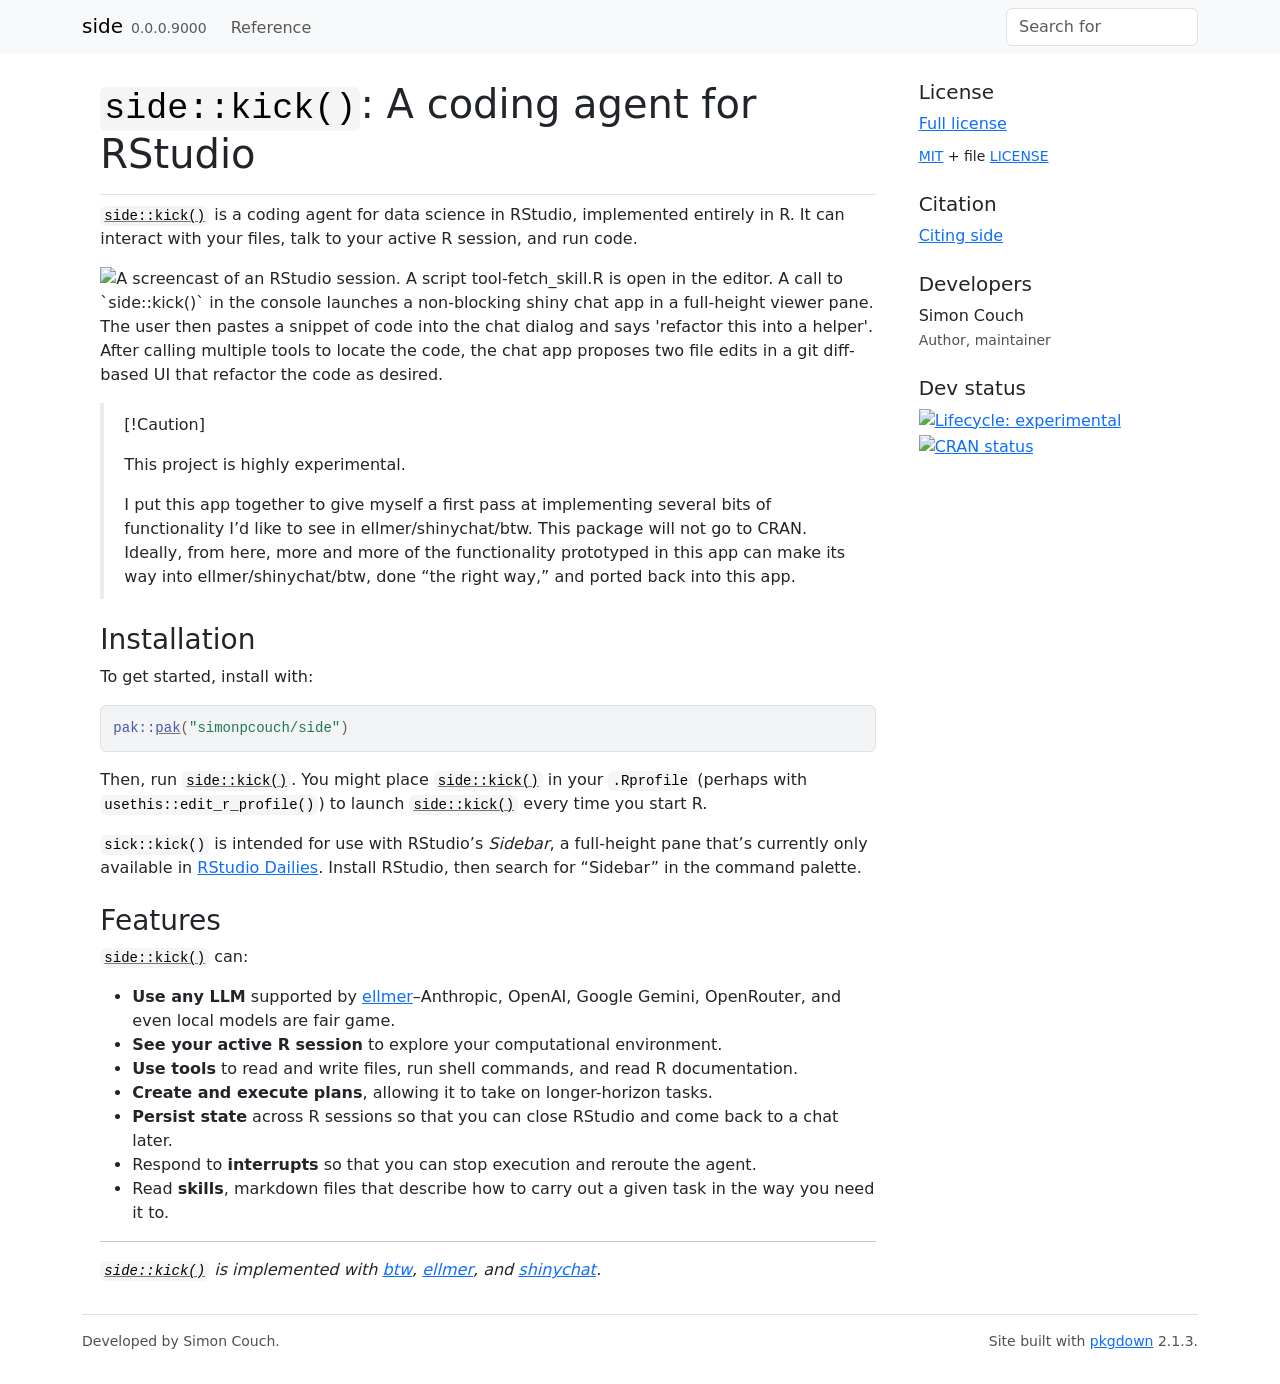
==== index.html @ 9ed6ff9f "Deploying to gh-pages from @ simonpcouch/side@b783ee75f55198c97537cadd86e58ddf43d96284 🚀" ====
<!DOCTYPE html>
<!-- Generated by pkgdown: do not edit by hand --><html lang="en">
<head>
<meta http-equiv="Content-Type" content="text/html; charset=UTF-8">
<meta charset="utf-8">
<meta http-equiv="X-UA-Compatible" content="IE=edge">
<meta name="viewport" content="width=device-width, initial-scale=1, shrink-to-fit=no">
<title>Package Development Coding Agent • side</title>
<script src="deps/jquery-3.6.0/jquery-3.6.0.min.js"></script><meta name="viewport" content="width=device-width, initial-scale=1, shrink-to-fit=no">
<link href="deps/bootstrap-5.3.1/bootstrap.min.css" rel="stylesheet">
<script src="deps/bootstrap-5.3.1/bootstrap.bundle.min.js"></script><link href="deps/font-awesome-6.5.2/css/all.min.css" rel="stylesheet">
<link href="deps/font-awesome-6.5.2/css/v4-shims.min.css" rel="stylesheet">
<script src="deps/headroom-0.11.0/headroom.min.js"></script><script src="deps/headroom-0.11.0/jQuery.headroom.min.js"></script><script src="deps/bootstrap-toc-1.0.1/bootstrap-toc.min.js"></script><script src="deps/clipboard.js-2.0.11/clipboard.min.js"></script><script src="deps/search-1.0.0/autocomplete.jquery.min.js"></script><script src="deps/search-1.0.0/fuse.min.js"></script><script src="deps/search-1.0.0/mark.min.js"></script><!-- pkgdown --><script src="pkgdown.js"></script><meta property="og:title" content="Package Development Coding Agent">
<meta name="description" content="Package development coding agent, demoing what's possible with btw.">
<meta property="og:description" content="Package development coding agent, demoing what's possible with btw.">
</head>
<body>
    <a href="#main" class="visually-hidden-focusable">Skip to contents</a>


    <nav class="navbar navbar-expand-lg fixed-top bg-light" data-bs-theme="light" aria-label="Site navigation"><div class="container">

    <a class="navbar-brand me-2" href="index.html">side</a>

    <small class="nav-text text-muted me-auto" data-bs-toggle="tooltip" data-bs-placement="bottom" title="">0.0.0.9000</small>


    <button class="navbar-toggler" type="button" data-bs-toggle="collapse" data-bs-target="#navbar" aria-controls="navbar" aria-expanded="false" aria-label="Toggle navigation">
      <span class="navbar-toggler-icon"></span>
    </button>

    <div id="navbar" class="collapse navbar-collapse ms-3">
      <ul class="navbar-nav me-auto">
<li class="nav-item"><a class="nav-link" href="reference/index.html">Reference</a></li>
      </ul>
<ul class="navbar-nav">
<li class="nav-item"><form class="form-inline" role="search">
 <input class="form-control" type="search" name="search-input" id="search-input" autocomplete="off" aria-label="Search site" placeholder="Search for" data-search-index="search.json">
</form></li>
      </ul>
</div>


  </div>
</nav><div class="container template-home">
<div class="row">
  <main id="main" class="col-md-9"><div class="section level1">
<div class="page-header"><h1 id="sidekick-a-coding-agent-for-rstudio">
<code>side::kick()</code>: A coding agent for RStudio<a class="anchor" aria-label="anchor" href="#sidekick-a-coding-agent-for-rstudio"></a>
</h1></div>
<!-- badges: start -->

<p><code><a href="reference/kick.html">side::kick()</a></code> is a coding agent for data science in RStudio, implemented entirely in R. It can interact with your files, talk to your active R session, and run code.</p>
<p><img src="https://github.com/user-attachments/assets/33e8d2bb-2e9e-4ff2-aef8-1695aaca3c77" alt="A screencast of an RStudio session. A script tool-fetch_skill.R is open in the editor. A call to `side::kick()` in the console launches a non-blocking shiny chat app in a full-height viewer pane. The user then pastes a snippet of code into the chat dialog and says 'refactor this into a helper'. After calling multiple tools to locate the code, the chat app proposes two file edits in a git diff-based UI that refactor the code as desired." width="100%"></p>
<blockquote>
<p>[!Caution]</p>
<p>This project is highly experimental.</p>
<p>I put this app together to give myself a first pass at implementing several bits of functionality I’d like to see in ellmer/shinychat/btw. This package will not go to CRAN. Ideally, from here, more and more of the functionality prototyped in this app can make its way into ellmer/shinychat/btw, done “the right way,” and ported back into this app.</p>
</blockquote>
<div class="section level2">
<h2 id="installation">Installation<a class="anchor" aria-label="anchor" href="#installation"></a>
</h2>
<p>To get started, install with:</p>
<div class="sourceCode" id="cb1"><pre class="downlit sourceCode r">
<code class="sourceCode R"><span><span class="fu">pak</span><span class="fu">::</span><span class="fu"><a href="https://pak.r-lib.org/reference/pak.html" class="external-link">pak</a></span><span class="op">(</span><span class="st">"simonpcouch/side"</span><span class="op">)</span></span></code></pre></div>
<p>Then, run <code><a href="reference/kick.html">side::kick()</a></code>. You might place <code><a href="reference/kick.html">side::kick()</a></code> in your <code>.Rprofile</code> (perhaps with <code>usethis::edit_r_profile()</code>) to launch <code><a href="reference/kick.html">side::kick()</a></code> every time you start R.</p>
<p><code>sick::kick()</code> is intended for use with RStudio’s <em>Sidebar</em>, a full-height pane that’s currently only available in <a href="https://dailies.rstudio.com/" class="external-link">RStudio Dailies</a>. Install RStudio, then search for “Sidebar” in the command palette.</p>
</div>
<div class="section level2">
<h2 id="features">Features<a class="anchor" aria-label="anchor" href="#features"></a>
</h2>
<p><code><a href="reference/kick.html">side::kick()</a></code> can:</p>
<ul>
<li>
<strong>Use any LLM</strong> supported by <a href="https://ellmer.tidyverse.org/" class="external-link">ellmer</a>–Anthropic, OpenAI, Google Gemini, OpenRouter, and even local models are fair game.</li>
<li>
<strong>See your active R session</strong> to explore your computational environment.</li>
<li>
<strong>Use tools</strong> to read and write files, run shell commands, and read R documentation.</li>
<li>
<strong>Create and execute plans</strong>, allowing it to take on longer-horizon tasks.</li>
<li>
<strong>Persist state</strong> across R sessions so that you can close RStudio and come back to a chat later.</li>
<li>Respond to <strong>interrupts</strong> so that you can stop execution and reroute the agent.</li>
<li>Read <strong>skills</strong>, markdown files that describe how to carry out a given task in the way you need it to.</li>
</ul>
<hr>
<p><em><code><a href="reference/kick.html">side::kick()</a></code> is implemented with <a href="https://posit-dev.github.io/btw/" class="external-link">btw</a>, <a href="https://ellmer.tidyverse.org/" class="external-link">ellmer</a>, and <a href="https://posit-dev.github.io/shinychat/" class="external-link">shinychat</a>.</em></p>
</div>
</div>
  </main><aside class="col-md-3"><div class="license">
<h2 data-toc-skip>License</h2>
<ul class="list-unstyled">
<li><a href="LICENSE.html">Full license</a></li>
<li><small><a href="https://opensource.org/licenses/mit-license.php" class="external-link">MIT</a> + file <a href="LICENSE-text.html">LICENSE</a></small></li>
</ul>
</div>


<div class="citation">
<h2 data-toc-skip>Citation</h2>
<ul class="list-unstyled">
<li><a href="authors.html#citation">Citing side</a></li>
</ul>
</div>

<div class="developers">
<h2 data-toc-skip>Developers</h2>
<ul class="list-unstyled">
<li>Simon Couch <br><small class="roles"> Author, maintainer </small>   </li>
</ul>
</div>

<div class="dev-status">
<h2 data-toc-skip>Dev status</h2>
<ul class="list-unstyled">
<li><a href="https://lifecycle.r-lib.org/articles/stages.html#experimental" class="external-link"><img src="https://img.shields.io/badge/lifecycle-experimental-orange.svg" alt="Lifecycle: experimental"></a></li>
<li><a href="https://CRAN.R-project.org/package=side" class="external-link"><img src="https://www.r-pkg.org/badges/version/side" alt="CRAN status"></a></li>
</ul>
</div>

  </aside>
</div>


    <footer><div class="pkgdown-footer-left">
  <p>Developed by Simon Couch.</p>
</div>

<div class="pkgdown-footer-right">
  <p>Site built with <a href="https://pkgdown.r-lib.org/" class="external-link">pkgdown</a> 2.1.3.</p>
</div>

    </footer>
</div>





  </body>
</html>
---- deps/font-awesome-6.5.2/css/v4-shims.min.css ----
/*!
 * Font Awesome Free 6.5.2 by @fontawesome - https://fontawesome.com
 * License - https://fontawesome.com/license/free (Icons: CC BY 4.0, Fonts: SIL OFL 1.1, Code: MIT License)
 * Copyright 2024 Fonticons, Inc.
 */
.fa.fa-glass:before{content:"\f000"}.fa.fa-envelope-o{font-family:"Font Awesome 6 Free";font-weight:400}.fa.fa-envelope-o:before{content:"\f0e0"}.fa.fa-star-o{font-family:"Font Awesome 6 Free";font-weight:400}.fa.fa-star-o:before{content:"\f005"}.fa.fa-close:before,.fa.fa-remove:before{content:"\f00d"}.fa.fa-gear:before{content:"\f013"}.fa.fa-trash-o{font-family:"Font Awesome 6 Free";font-weight:400}.fa.fa-trash-o:before{content:"\f2ed"}.fa.fa-home:before{content:"\f015"}.fa.fa-file-o{font-family:"Font Awesome 6 Free";font-weight:400}.fa.fa-file-o:before{content:"\f15b"}.fa.fa-clock-o{font-family:"Font Awesome 6 Free";font-weight:400}.fa.fa-clock-o:before{content:"\f017"}.fa.fa-arrow-circle-o-down{font-family:"Font Awesome 6 Free";font-weight:400}.fa.fa-arrow-circle-o-down:before{content:"\f358"}.fa.fa-arrow-circle-o-up{font-family:"Font Awesome 6 Free";font-weight:400}.fa.fa-arrow-circle-o-up:before{content:"\f35b"}.fa.fa-play-circle-o{font-family:"Font Awesome 6 Free";font-weight:400}.fa.fa-play-circle-o:before{content:"\f144"}.fa.fa-repeat:before,.fa.fa-rotate-right:before{content:"\f01e"}.fa.fa-refresh:before{content:"\f021"}.fa.fa-list-alt{font-family:"Font Awesome 6 Free";font-weight:400}.fa.fa-list-alt:before{content:"\f022"}.fa.fa-dedent:before{content:"\f03b"}.fa.fa-video-camera:before{content:"\f03d"}.fa.fa-picture-o{font-family:"Font Awesome 6 Free";font-weight:400}.fa.fa-picture-o:before{content:"\f03e"}.fa.fa-photo{font-family:"Font Awesome 6 Free";font-weight:400}.fa.fa-photo:before{content:"\f03e"}.fa.fa-image{font-family:"Font Awesome 6 Free";font-weight:400}.fa.fa-image:before{content:"\f03e"}.fa.fa-map-marker:before{content:"\f3c5"}.fa.fa-pencil-square-o{font-family:"Font Awesome 6 Free";font-weight:400}.fa.fa-pencil-square-o:before{content:"\f044"}.fa.fa-edit{font-family:"Font Awesome 6 Free";font-weight:400}.fa.fa-edit:before{content:"\f044"}.fa.fa-share-square-o:before{content:"\f14d"}.fa.fa-check-square-o{font-family:"Font Awesome 6 Free";font-weight:400}.fa.fa-check-square-o:before{content:"\f14a"}.fa.fa-arrows:before{content:"\f0b2"}.fa.fa-times-circle-o{font-family:"Font Awesome 6 Free";font-weight:400}.fa.fa-times-circle-o:before{content:"\f057"}.fa.fa-check-circle-o{font-family:"Font Awesome 6 Free";font-weight:400}.fa.fa-check-circle-o:before{content:"\f058"}.fa.fa-mail-forward:before{content:"\f064"}.fa.fa-expand:before{content:"\f424"}.fa.fa-compress:before{content:"\f422"}.fa.fa-eye,.fa.fa-eye-slash{font-family:"Font Awesome 6 Free";font-weight:400}.fa.fa-warning:before{content:"\f071"}.fa.fa-calendar:before{content:"\f073"}.fa.fa-arrows-v:before{content:"\f338"}.fa.fa-arrows-h:before{content:"\f337"}.fa.fa-bar-chart-o:before,.fa.fa-bar-chart:before{content:"\e0e3"}.fa.fa-twitter-square{font-family:"Font Awesome 6 Brands";font-weight:400}.fa.fa-twitter-square:before{content:"\f081"}.fa.fa-facebook-square{font-family:"Font Awesome 6 Brands";font-weight:400}.fa.fa-facebook-square:before{content:"\f082"}.fa.fa-gears:before{content:"\f085"}.fa.fa-thumbs-o-up{font-family:"Font Awesome 6 Free";font-weight:400}.fa.fa-thumbs-o-up:before{content:"\f164"}.fa.fa-thumbs-o-down{font-family:"Font Awesome 6 Free";font-weight:400}.fa.fa-thumbs-o-down:before{content:"\f165"}.fa.fa-heart-o{font-family:"Font Awesome 6 Free";font-weight:400}.fa.fa-heart-o:before{content:"\f004"}.fa.fa-sign-out:before{content:"\f2f5"}.fa.fa-linkedin-square{font-family:"Font Awesome 6 Brands";font-weight:400}.fa.fa-linkedin-square:before{content:"\f08c"}.fa.fa-thumb-tack:before{content:"\f08d"}.fa.fa-external-link:before{content:"\f35d"}.fa.fa-sign-in:before{content:"\f2f6"}.fa.fa-github-square{font-family:"Font Awesome 6 Brands";font-weight:400}.fa.fa-github-square:before{content:"\f092"}.fa.fa-lemon-o{font-family:"Font Awesome 6 Free";font-weight:400}.fa.fa-lemon-o:before{content:"\f094"}.fa.fa-square-o{font-family:"Font Awesome 6 Free";font-weight:400}.fa.fa-square-o:before{content:"\f0c8"}.fa.fa-bookmark-o{font-family:"Font Awesome 6 Free";font-weight:400}.fa.fa-bookmark-o:before{content:"\f02e"}.fa.fa-facebook,.fa.fa-twitter{font-family:"Font Awesome 6 Brands";font-weight:400}.fa.fa-facebook:before{content:"\f39e"}.fa.fa-facebook-f{font-family:"Font Awesome 6 Brands";font-weight:400}.fa.fa-facebook-f:before{content:"\f39e"}.fa.fa-github{font-family:"Font Awesome 6 Brands";font-weight:400}.fa.fa-credit-card{font-family:"Font Awesome 6 Free";font-weight:400}.fa.fa-feed:before{content:"\f09e"}.fa.fa-hdd-o{font-family:"Font Awesome 6 Free";font-weight:400}.fa.fa-hdd-o:before{content:"\f0a0"}.fa.fa-hand-o-right{font-family:"Font Awesome 6 Free";font-weight:400}.fa.fa-hand-o-right:before{content:"\f0a4"}.fa.fa-hand-o-left{font-family:"Font Awesome 6 Free";font-weight:400}.fa.fa-hand-o-left:before{content:"\f0a5"}.fa.fa-hand-o-up{font-family:"Font Awesome 6 Free";font-weight:400}.fa.fa-hand-o-up:before{content:"\f0a6"}.fa.fa-hand-o-down{font-family:"Font Awesome 6 Free";font-weight:400}.fa.fa-hand-o-down:before{content:"\f0a7"}.fa.fa-globe:before{content:"\f57d"}.fa.fa-tasks:before{content:"\f828"}.fa.fa-arrows-alt:before{content:"\f31e"}.fa.fa-group:before{content:"\f0c0"}.fa.fa-chain:before{content:"\f0c1"}.fa.fa-cut:before{content:"\f0c4"}.fa.fa-files-o{font-family:"Font Awesome 6 Free";font-weight:400}.fa.fa-files-o:before{content:"\f0c5"}.fa.fa-floppy-o{font-family:"Font Awesome 6 Free";font-weight:400}.fa.fa-floppy-o:before{content:"\f0c7"}.fa.fa-save{font-family:"Font Awesome 6 Free";font-weight:400}.fa.fa-save:before{content:"\f0c7"}.fa.fa-navicon:before,.fa.fa-reorder:before{content:"\f0c9"}.fa.fa-magic:before{content:"\e2ca"}.fa.fa-pinterest,.fa.fa-pinterest-square{font-family:"Font Awesome 6 Brands";font-weight:400}.fa.fa-pinterest-square:before{content:"\f0d3"}.fa.fa-google-plus-square{font-family:"Font Awesome 6 Brands";font-weight:400}.fa.fa-google-plus-square:before{content:"\f0d4"}.fa.fa-google-plus{font-family:"Font Awesome 6 Brands";font-weight:400}.fa.fa-google-plus:before{content:"\f0d5"}.fa.fa-money:before{content:"\f3d1"}.fa.fa-unsorted:before{content:"\f0dc"}.fa.fa-sort-desc:before{content:"\f0dd"}.fa.fa-sort-asc:before{content:"\f0de"}.fa.fa-linkedin{font-family:"Font Awesome 6 Brands";font-weight:400}.fa.fa-linkedin:before{content:"\f0e1"}.fa.fa-rotate-left:before{content:"\f0e2"}.fa.fa-legal:before{content:"\f0e3"}.fa.fa-dashboard:before,.fa.fa-tachometer:before{content:"\f625"}.fa.fa-comment-o{font-family:"Font Awesome 6 Free";font-weight:400}.fa.fa-comment-o:before{content:"\f075"}.fa.fa-comments-o{font-family:"Font Awesome 6 Free";font-weight:400}.fa.fa-comments-o:before{content:"\f086"}.fa.fa-flash:before{content:"\f0e7"}.fa.fa-clipboard:before{content:"\f0ea"}.fa.fa-lightbulb-o{font-family:"Font Awesome 6 Free";font-weight:400}.fa.fa-lightbulb-o:before{content:"\f0eb"}.fa.fa-exchange:before{content:"\f362"}.fa.fa-cloud-download:before{content:"\f0ed"}.fa.fa-cloud-upload:before{content:"\f0ee"}.fa.fa-bell-o{font-family:"Font Awesome 6 Free";font-weight:400}.fa.fa-bell-o:before{content:"\f0f3"}.fa.fa-cutlery:before{content:"\f2e7"}.fa.fa-file-text-o{font-family:"Font Awesome 6 Free";font-weight:400}.fa.fa-file-text-o:before{content:"\f15c"}.fa.fa-building-o{font-family:"Font Awesome 6 Free";font-weight:400}.fa.fa-building-o:before{content:"\f1ad"}.fa.fa-hospital-o{font-family:"Font Awesome 6 Free";font-weight:400}.fa.fa-hospital-o:before{content:"\f0f8"}.fa.fa-tablet:before{content:"\f3fa"}.fa.fa-mobile-phone:before,.fa.fa-mobile:before{content:"\f3cd"}.fa.fa-circle-o{font-family:"Font Awesome 6 Free";font-weight:400}.fa.fa-circle-o:before{content:"\f111"}.fa.fa-mail-reply:before{content:"\f3e5"}.fa.fa-github-alt{font-family:"Font Awesome 6 Brands";font-weight:400}.fa.fa-folder-o{font-family:"Font Awesome 6 Free";font-weight:400}.fa.fa-folder-o:before{content:"\f07b"}.fa.fa-folder-open-o{font-family:"Font Awesome 6 Free";font-weight:400}.fa.fa-folder-open-o:before{content:"\f07c"}.fa.fa-smile-o{font-family:"Font Awesome 6 Free";font-weight:400}.fa.fa-smile-o:before{content:"\f118"}.fa.fa-frown-o{font-family:"Font Awesome 6 Free";font-weight:400}.fa.fa-frown-o:before{content:"\f119"}.fa.fa-meh-o{font-family:"Font Awesome 6 Free";font-weight:400}.fa.fa-meh-o:before{content:"\f11a"}.fa.fa-keyboard-o{font-family:"Font Awesome 6 Free";font-weight:400}.fa.fa-keyboard-o:before{content:"\f11c"}.fa.fa-flag-o{font-family:"Font Awesome 6 Free";font-weight:400}.fa.fa-flag-o:before{content:"\f024"}.fa.fa-mail-reply-all:before{content:"\f122"}.fa.fa-star-half-o{font-family:"Font Awesome 6 Free";font-weight:400}.fa.fa-star-half-o:before{content:"\f5c0"}.fa.fa-star-half-empty{font-family:"Font Awesome 6 Free";font-weight:400}.fa.fa-star-half-empty:before{content:"\f5c0"}.fa.fa-star-half-full{font-family:"Font Awesome 6 Free";font-weight:400}.fa.fa-star-half-full:before{content:"\f5c0"}.fa.fa-code-fork:before{content:"\f126"}.fa.fa-chain-broken:before,.fa.fa-unlink:before{content:"\f127"}.fa.fa-calendar-o{font-family:"Font Awesome 6 Free";font-weight:400}.fa.fa-calendar-o:before{content:"\f133"}.fa.fa-css3,.fa.fa-html5,.fa.fa-maxcdn{font-family:"Font Awesome 6 Brands";font-weight:400}.fa.fa-unlock-alt:before{content:"\f09c"}.fa.fa-minus-square-o{font-family:"Font Awesome 6 Free";font-weight:400}.fa.fa-minus-square-o:before{content:"\f146"}.fa.fa-level-up:before{content:"\f3bf"}.fa.fa-level-down:before{content:"\f3be"}.fa.fa-pencil-square:before{content:"\f14b"}.fa.fa-external-link-square:before{content:"\f360"}.fa.fa-compass{font-family:"Font Awesome 6 Free";font-weight:400}.fa.fa-caret-square-o-down{font-family:"Font Awesome 6 Free";font-weight:400}.fa.fa-caret-square-o-down:before{content:"\f150"}.fa.fa-toggle-down{font-family:"Font Awesome 6 Free";font-weight:400}.fa.fa-toggle-down:before{content:"\f150"}.fa.fa-caret-square-o-up{font-family:"Font Awesome 6 Free";font-weight:400}.fa.fa-caret-square-o-up:before{content:"\f151"}.fa.fa-toggle-up{font-family:"Font Awesome 6 Free";font-weight:400}.fa.fa-toggle-up:before{content:"\f151"}.fa.fa-caret-square-o-right{font-family:"Font Awesome 6 Free";font-weight:400}.fa.fa-caret-square-o-right:before{content:"\f152"}.fa.fa-toggle-right{font-family:"Font Awesome 6 Free";font-weight:400}.fa.fa-toggle-right:before{content:"\f152"}.fa.fa-eur:before,.fa.fa-euro:before{content:"\f153"}.fa.fa-gbp:before{content:"\f154"}.fa.fa-dollar:before,.fa.fa-usd:before{content:"\24"}.fa.fa-inr:before,.fa.fa-rupee:before{content:"\e1bc"}.fa.fa-cny:before,.fa.fa-jpy:before,.fa.fa-rmb:before,.fa.fa-yen:before{content:"\f157"}.fa.fa-rouble:before,.fa.fa-rub:before,.fa.fa-ruble:before{content:"\f158"}.fa.fa-krw:before,.fa.fa-won:before{content:"\f159"}.fa.fa-bitcoin,.fa.fa-btc{font-family:"Font Awesome 6 Brands";font-weight:400}.fa.fa-bitcoin:before{content:"\f15a"}.fa.fa-file-text:before{content:"\f15c"}.fa.fa-sort-alpha-asc:before{content:"\f15d"}.fa.fa-sort-alpha-desc:before{content:"\f881"}.fa.fa-sort-amount-asc:before{content:"\f884"}.fa.fa-sort-amount-desc:before{content:"\f160"}.fa.fa-sort-numeric-asc:before{content:"\f162"}.fa.fa-sort-numeric-desc:before{content:"\f886"}.fa.fa-youtube-square{font-family:"Font Awesome 6 Brands";font-weight:400}.fa.fa-youtube-square:before{content:"\f431"}.fa.fa-xing,.fa.fa-xing-square,.fa.fa-youtube{font-family:"Font Awesome 6 Brands";font-weight:400}.fa.fa-xing-square:before{content:"\f169"}.fa.fa-youtube-play{font-family:"Font Awesome 6 Brands";font-weight:400}.fa.fa-youtube-play:before{content:"\f167"}.fa.fa-adn,.fa.fa-bitbucket,.fa.fa-bitbucket-square,.fa.fa-dropbox,.fa.fa-flickr,.fa.fa-instagram,.fa.fa-stack-overflow{font-family:"Font Awesome 6 Brands";font-weight:400}.fa.fa-bitbucket-square:before{content:"\f171"}.fa.fa-tumblr,.fa.fa-tumblr-square{font-family:"Font Awesome 6 Brands";font-weight:400}.fa.fa-tumblr-square:before{content:"\f174"}.fa.fa-long-arrow-down:before{content:"\f309"}.fa.fa-long-arrow-up:before{content:"\f30c"}.fa.fa-long-arrow-left:before{content:"\f30a"}.fa.fa-long-arrow-right:before{content:"\f30b"}.fa.fa-android,.fa.fa-apple,.fa.fa-dribbble,.fa.fa-foursquare,.fa.fa-gittip,.fa.fa-gratipay,.fa.fa-linux,.fa.fa-skype,.fa.fa-trello,.fa.fa-windows{font-family:"Font Awesome 6 Brands";font-weight:400}.fa.fa-gittip:before{content:"\f184"}.fa.fa-sun-o{font-family:"Font Awesome 6 Free";font-weight:400}.fa.fa-sun-o:before{content:"\f185"}.fa.fa-moon-o{font-family:"Font Awesome 6 Free";font-weight:400}.fa.fa-moon-o:before{content:"\f186"}.fa.fa-pagelines,.fa.fa-renren,.fa.fa-stack-exchange,.fa.fa-vk,.fa.fa-weibo{font-family:"Font Awesome 6 Brands";font-weight:400}.fa.fa-arrow-circle-o-right{font-family:"Font Awesome 6 Free";font-weight:400}.fa.fa-arrow-circle-o-right:before{content:"\f35a"}.fa.fa-arrow-circle-o-left{font-family:"Font Awesome 6 Free";font-weight:400}.fa.fa-arrow-circle-o-left:before{content:"\f359"}.fa.fa-caret-square-o-left{font-family:"Font Awesome 6 Free";font-weight:400}.fa.fa-caret-square-o-left:before{content:"\f191"}.fa.fa-toggle-left{font-family:"Font Awesome 6 Free";font-weight:400}.fa.fa-toggle-left:before{content:"\f191"}.fa.fa-dot-circle-o{font-family:"Font Awesome 6 Free";font-weight:400}.fa.fa-dot-circle-o:before{content:"\f192"}.fa.fa-vimeo-square{font-family:"Font Awesome 6 Brands";font-weight:400}.fa.fa-vimeo-square:before{content:"\f194"}.fa.fa-try:before,.fa.fa-turkish-lira:before{content:"\e2bb"}.fa.fa-plus-square-o{font-family:"Font Awesome 6 Free";font-weight:400}.fa.fa-plus-square-o:before{content:"\f0fe"}.fa.fa-openid,.fa.fa-slack,.fa.fa-wordpress{font-family:"Font Awesome 6 Brands";font-weight:400}.fa.fa-bank:before,.fa.fa-institution:before{content:"\f19c"}.fa.fa-mortar-board:before{content:"\f19d"}.fa.fa-google,.fa.fa-reddit,.fa.fa-reddit-square,.fa.fa-yahoo{font-family:"Font Awesome 6 Brands";font-weight:400}.fa.fa-reddit-square:before{content:"\f1a2"}.fa.fa-behance,.fa.fa-behance-square,.fa.fa-delicious,.fa.fa-digg,.fa.fa-drupal,.fa.fa-joomla,.fa.fa-pied-piper-alt,.fa.fa-pied-piper-pp,.fa.fa-stumbleupon,.fa.fa-stumbleupon-circle{font-family:"Font Awesome 6 Brands";font-weight:400}.fa.fa-behance-square:before{content:"\f1b5"}.fa.fa-steam,.fa.fa-steam-square{font-family:"Font Awesome 6 Brands";font-weight:400}.fa.fa-steam-square:before{content:"\f1b7"}.fa.fa-automobile:before{content:"\f1b9"}.fa.fa-cab:before{content:"\f1ba"}.fa.fa-deviantart,.fa.fa-soundcloud,.fa.fa-spotify{font-family:"Font Awesome 6 Brands";font-weight:400}.fa.fa-file-pdf-o{font-family:"Font Awesome 6 Free";font-weight:400}.fa.fa-file-pdf-o:before{content:"\f1c1"}.fa.fa-file-word-o{font-family:"Font Awesome 6 Free";font-weight:400}.fa.fa-file-word-o:before{content:"\f1c2"}.fa.fa-file-excel-o{font-family:"Font Awesome 6 Free";font-weight:400}.fa.fa-file-excel-o:before{content:"\f1c3"}.fa.fa-file-powerpoint-o{font-family:"Font Awesome 6 Free";font-weight:400}.fa.fa-file-powerpoint-o:before{content:"\f1c4"}.fa.fa-file-image-o{font-family:"Font Awesome 6 Free";font-weight:400}.fa.fa-file-image-o:before{content:"\f1c5"}.fa.fa-file-photo-o{font-family:"Font Awesome 6 Free";font-weight:400}.fa.fa-file-photo-o:before{content:"\f1c5"}.fa.fa-file-picture-o{font-family:"Font Awesome 6 Free";font-weight:400}.fa.fa-file-picture-o:before{content:"\f1c5"}.fa.fa-file-archive-o{font-family:"Font Awesome 6 Free";font-weight:400}.fa.fa-file-archive-o:before{content:"\f1c6"}.fa.fa-file-zip-o{font-family:"Font Awesome 6 Free";font-weight:400}.fa.fa-file-zip-o:before{content:"\f1c6"}.fa.fa-file-audio-o{font-family:"Font Awesome 6 Free";font-weight:400}.fa.fa-file-audio-o:before{content:"\f1c7"}.fa.fa-file-sound-o{font-family:"Font Awesome 6 Free";font-weight:400}.fa.fa-file-sound-o:before{content:"\f1c7"}.fa.fa-file-video-o{font-family:"Font Awesome 6 Free";font-weight:400}.fa.fa-file-video-o:before{content:"\f1c8"}.fa.fa-file-movie-o{font-family:"Font Awesome 6 Free";font-weight:400}.fa.fa-file-movie-o:before{content:"\f1c8"}.fa.fa-file-code-o{font-family:"Font Awesome 6 Free";font-weight:400}.fa.fa-file-code-o:before{content:"\f1c9"}.fa.fa-codepen,.fa.fa-jsfiddle,.fa.fa-vine{font-family:"Font Awesome 6 Brands";font-weight:400}.fa.fa-life-bouy:before,.fa.fa-life-buoy:before,.fa.fa-life-saver:before,.fa.fa-support:before{content:"\f1cd"}.fa.fa-circle-o-notch:before{content:"\f1ce"}.fa.fa-ra,.fa.fa-rebel{font-family:"Font Awesome 6 Brands";font-weight:400}.fa.fa-ra:before{content:"\f1d0"}.fa.fa-resistance{font-family:"Font Awesome 6 Brands";font-weight:400}.fa.fa-resistance:before{content:"\f1d0"}.fa.fa-empire,.fa.fa-ge{font-family:"Font Awesome 6 Brands";font-weight:400}.fa.fa-ge:before{content:"\f1d1"}.fa.fa-git-square{font-family:"Font Awesome 6 Brands";font-weight:400}.fa.fa-git-square:before{content:"\f1d2"}.fa.fa-git,.fa.fa-hacker-news,.fa.fa-y-combinator-square{font-family:"Font Awesome 6 Brands";font-weight:400}.fa.fa-y-combinator-square:before{content:"\f1d4"}.fa.fa-yc-square{font-family:"Font Awesome 6 Brands";font-weight:400}.fa.fa-yc-square:before{content:"\f1d4"}.fa.fa-qq,.fa.fa-tencent-weibo,.fa.fa-wechat,.fa.fa-weixin{font-family:"Font Awesome 6 Brands";font-weight:400}.fa.fa-wechat:before{content:"\f1d7"}.fa.fa-send:before{content:"\f1d8"}.fa.fa-paper-plane-o{font-family:"Font Awesome 6 Free";font-weight:400}.fa.fa-paper-plane-o:before{content:"\f1d8"}.fa.fa-send-o{font-family:"Font Awesome 6 Free";font-weight:400}.fa.fa-send-o:before{content:"\f1d8"}.fa.fa-circle-thin{font-family:"Font Awesome 6 Free";font-weight:400}.fa.fa-circle-thin:before{content:"\f111"}.fa.fa-header:before{content:"\f1dc"}.fa.fa-futbol-o{font-family:"Font Awesome 6 Free";font-weight:400}.fa.fa-futbol-o:before{content:"\f1e3"}.fa.fa-soccer-ball-o{font-family:"Font Awesome 6 Free";font-weight:400}.fa.fa-soccer-ball-o:before{content:"\f1e3"}.fa.fa-slideshare,.fa.fa-twitch,.fa.fa-yelp{font-family:"Font Awesome 6 Brands";font-weight:400}.fa.fa-newspaper-o{font-family:"Font Awesome 6 Free";font-weight:400}.fa.fa-newspaper-o:before{content:"\f1ea"}.fa.fa-cc-amex,.fa.fa-cc-discover,.fa.fa-cc-mastercard,.fa.fa-cc-paypal,.fa.fa-cc-stripe,.fa.fa-cc-visa,.fa.fa-google-wallet,.fa.fa-paypal{font-family:"Font Awesome 6 Brands";font-weight:400}.fa.fa-bell-slash-o{font-family:"Font Awesome 6 Free";font-weight:400}.fa.fa-bell-slash-o:before{content:"\f1f6"}.fa.fa-trash:before{content:"\f2ed"}.fa.fa-copyright{font-family:"Font Awesome 6 Free";font-weight:400}.fa.fa-eyedropper:before{content:"\f1fb"}.fa.fa-area-chart:before{content:"\f1fe"}.fa.fa-pie-chart:before{content:"\f200"}.fa.fa-line-chart:before{content:"\f201"}.fa.fa-lastfm,.fa.fa-lastfm-square{font-family:"Font Awesome 6 Brands";font-weight:400}.fa.fa-lastfm-square:before{content:"\f203"}.fa.fa-angellist,.fa.fa-ioxhost{font-family:"Font Awesome 6 Brands";font-weight:400}.fa.fa-cc{font-family:"Font Awesome 6 Free";font-weight:400}.fa.fa-cc:before{content:"\f20a"}.fa.fa-ils:before,.fa.fa-shekel:before,.fa.fa-sheqel:before{content:"\f20b"}.fa.fa-buysellads,.fa.fa-connectdevelop,.fa.fa-dashcube,.fa.fa-forumbee,.fa.fa-leanpub,.fa.fa-sellsy,.fa.fa-shirtsinbulk,.fa.fa-simplybuilt,.fa.fa-skyatlas{font-family:"Font Awesome 6 Brands";font-weight:400}.fa.fa-diamond{font-family:"Font Awesome 6 Free";font-weight:400}.fa.fa-diamond:before{content:"\f3a5"}.fa.fa-intersex:before,.fa.fa-transgender:before{content:"\f224"}.fa.fa-transgender-alt:before{content:"\f225"}.fa.fa-facebook-official{font-family:"Font Awesome 6 Brands";font-weight:400}.fa.fa-facebook-official:before{content:"\f09a"}.fa.fa-pinterest-p,.fa.fa-whatsapp{font-family:"Font Awesome 6 Brands";font-weight:400}.fa.fa-hotel:before{content:"\f236"}.fa.fa-medium,.fa.fa-viacoin,.fa.fa-y-combinator,.fa.fa-yc{font-family:"Font Awesome 6 Brands";font-weight:400}.fa.fa-yc:before{content:"\f23b"}.fa.fa-expeditedssl,.fa.fa-opencart,.fa.fa-optin-monster{font-family:"Font Awesome 6 Brands";font-weight:400}.fa.fa-battery-4:before,.fa.fa-battery:before{content:"\f240"}.fa.fa-battery-3:before{content:"\f241"}.fa.fa-battery-2:before{content:"\f242"}.fa.fa-battery-1:before{content:"\f243"}.fa.fa-battery-0:before{content:"\f244"}.fa.fa-object-group,.fa.fa-object-ungroup,.fa.fa-sticky-note-o{font-family:"Font Awesome 6 Free";font-weight:400}.fa.fa-sticky-note-o:before{content:"\f249"}.fa.fa-cc-diners-club,.fa.fa-cc-jcb{font-family:"Font Awesome 6 Brands";font-weight:400}.fa.fa-clone{font-family:"Font Awesome 6 Free";font-weight:400}.fa.fa-hourglass-o:before{content:"\f254"}.fa.fa-hourglass-1:before{content:"\f251"}.fa.fa-hourglass-2:before{content:"\f252"}.fa.fa-hourglass-3:before{content:"\f253"}.fa.fa-hand-rock-o{font-family:"Font Awesome 6 Free";font-weight:400}.fa.fa-hand-rock-o:before{content:"\f255"}.fa.fa-hand-grab-o{font-family:"Font Awesome 6 Free";font-weight:400}.fa.fa-hand-grab-o:before{content:"\f255"}.fa.fa-hand-paper-o{font-family:"Font Awesome 6 Free";font-weight:400}.fa.fa-hand-paper-o:before{content:"\f256"}.fa.fa-hand-stop-o{font-family:"Font Awesome 6 Free";font-weight:400}.fa.fa-hand-stop-o:before{content:"\f256"}.fa.fa-hand-scissors-o{font-family:"Font Awesome 6 Free";font-weight:400}.fa.fa-hand-scissors-o:before{content:"\f257"}.fa.fa-hand-lizard-o{font-family:"Font Awesome 6 Free";font-weight:400}.fa.fa-hand-lizard-o:before{content:"\f258"}.fa.fa-hand-spock-o{font-family:"Font Awesome 6 Free";font-weight:400}.fa.fa-hand-spock-o:before{content:"\f259"}.fa.fa-hand-pointer-o{font-family:"Font Awesome 6 Free";font-weight:400}.fa.fa-hand-pointer-o:before{content:"\f25a"}.fa.fa-hand-peace-o{font-family:"Font Awesome 6 Free";font-weight:400}.fa.fa-hand-peace-o:before{content:"\f25b"}.fa.fa-registered{font-family:"Font Awesome 6 Free";font-weight:400}.fa.fa-creative-commons,.fa.fa-gg,.fa.fa-gg-circle,.fa.fa-odnoklassniki,.fa.fa-odnoklassniki-square{font-family:"Font Awesome 6 Brands";font-weight:400}.fa.fa-odnoklassniki-square:before{content:"\f264"}.fa.fa-chrome,.fa.fa-firefox,.fa.fa-get-pocket,.fa.fa-internet-explorer,.fa.fa-opera,.fa.fa-safari,.fa.fa-wikipedia-w{font-family:"Font Awesome 6 Brands";font-weight:400}.fa.fa-television:before{content:"\f26c"}.fa.fa-500px,.fa.fa-amazon,.fa.fa-contao{font-family:"Font Awesome 6 Brands";font-weight:400}.fa.fa-calendar-plus-o{font-family:"Font Awesome 6 Free";font-weight:400}.fa.fa-calendar-plus-o:before{content:"\f271"}.fa.fa-calendar-minus-o{font-family:"Font Awesome 6 Free";font-weight:400}.fa.fa-calendar-minus-o:before{content:"\f272"}.fa.fa-calendar-times-o{font-family:"Font Awesome 6 Free";font-weight:400}.fa.fa-calendar-times-o:before{content:"\f273"}.fa.fa-calendar-check-o{font-family:"Font Awesome 6 Free";font-weight:400}.fa.fa-calendar-check-o:before{content:"\f274"}.fa.fa-map-o{font-family:"Font Awesome 6 Free";font-weight:400}.fa.fa-map-o:before{content:"\f279"}.fa.fa-commenting:before{content:"\f4ad"}.fa.fa-commenting-o{font-family:"Font Awesome 6 Free";font-weight:400}.fa.fa-commenting-o:before{content:"\f4ad"}.fa.fa-houzz,.fa.fa-vimeo{font-family:"Font Awesome 6 Brands";font-weight:400}.fa.fa-vimeo:before{content:"\f27d"}.fa.fa-black-tie,.fa.fa-edge,.fa.fa-fonticons,.fa.fa-reddit-alien{font-family:"Font Awesome 6 Brands";font-weight:400}.fa.fa-credit-card-alt:before{content:"\f09d"}.fa.fa-codiepie,.fa.fa-fort-awesome,.fa.fa-mixcloud,.fa.fa-modx,.fa.fa-product-hunt,.fa.fa-scribd,.fa.fa-usb{font-family:"Font Awesome 6 Brands";font-weight:400}.fa.fa-pause-circle-o{font-family:"Font Awesome 6 Free";font-weight:400}.fa.fa-pause-circle-o:before{content:"\f28b"}.fa.fa-stop-circle-o{font-family:"Font Awesome 6 Free";font-weight:400}.fa.fa-stop-circle-o:before{content:"\f28d"}.fa.fa-bluetooth,.fa.fa-bluetooth-b,.fa.fa-envira,.fa.fa-gitlab,.fa.fa-wheelchair-alt,.fa.fa-wpbeginner,.fa.fa-wpforms{font-family:"Font Awesome 6 Brands";font-weight:400}.fa.fa-wheelchair-alt:before{content:"\f368"}.fa.fa-question-circle-o{font-family:"Font Awesome 6 Free";font-weight:400}.fa.fa-question-circle-o:before{content:"\f059"}.fa.fa-volume-control-phone:before{content:"\f2a0"}.fa.fa-asl-interpreting:before{content:"\f2a3"}.fa.fa-deafness:before,.fa.fa-hard-of-hearing:before{content:"\f2a4"}.fa.fa-glide,.fa.fa-glide-g{font-family:"Font Awesome 6 Brands";font-weight:400}.fa.fa-signing:before{content:"\f2a7"}.fa.fa-viadeo,.fa.fa-viadeo-square{font-family:"Font Awesome 6 Brands";font-weight:400}.fa.fa-viadeo-square:before{content:"\f2aa"}.fa.fa-snapchat,.fa.fa-snapchat-ghost{font-family:"Font Awesome 6 Brands";font-weight:400}.fa.fa-snapchat-ghost:before{content:"\f2ab"}.fa.fa-snapchat-square{font-family:"Font Awesome 6 Brands";font-weight:400}.fa.fa-snapchat-square:before{content:"\f2ad"}.fa.fa-first-order,.fa.fa-google-plus-official,.fa.fa-pied-piper,.fa.fa-themeisle,.fa.fa-yoast{font-family:"Font Awesome 6 Brands";font-weight:400}.fa.fa-google-plus-official:before{content:"\f2b3"}.fa.fa-google-plus-circle{font-family:"Font Awesome 6 Brands";font-weight:400}.fa.fa-google-plus-circle:before{content:"\f2b3"}.fa.fa-fa,.fa.fa-font-awesome{font-family:"Font Awesome 6 Brands";font-weight:400}.fa.fa-fa:before{content:"\f2b4"}.fa.fa-handshake-o{font-family:"Font Awesome 6 Free";font-weight:400}.fa.fa-handshake-o:before{content:"\f2b5"}.fa.fa-envelope-open-o{font-family:"Font Awesome 6 Free";font-weight:400}.fa.fa-envelope-open-o:before{content:"\f2b6"}.fa.fa-linode{font-family:"Font Awesome 6 Brands";font-weight:400}.fa.fa-address-book-o{font-family:"Font Awesome 6 Free";font-weight:400}.fa.fa-address-book-o:before{content:"\f2b9"}.fa.fa-vcard:before{content:"\f2bb"}.fa.fa-address-card-o{font-family:"Font Awesome 6 Free";font-weight:400}.fa.fa-address-card-o:before{content:"\f2bb"}.fa.fa-vcard-o{font-family:"Font Awesome 6 Free";font-weight:400}.fa.fa-vcard-o:before{content:"\f2bb"}.fa.fa-user-circle-o{font-family:"Font Awesome 6 Free";font-weight:400}.fa.fa-user-circle-o:before{content:"\f2bd"}.fa.fa-user-o{font-family:"Font Awesome 6 Free";font-weight:400}.fa.fa-user-o:before{content:"\f007"}.fa.fa-id-badge{font-family:"Font Awesome 6 Free";font-weight:400}.fa.fa-drivers-license:before{content:"\f2c2"}.fa.fa-id-card-o{font-family:"Font Awesome 6 Free";font-weight:400}.fa.fa-id-card-o:before{content:"\f2c2"}.fa.fa-drivers-license-o{font-family:"Font Awesome 6 Free";font-weight:400}.fa.fa-drivers-license-o:before{content:"\f2c2"}.fa.fa-free-code-camp,.fa.fa-quora,.fa.fa-telegram{font-family:"Font Awesome 6 Brands";font-weight:400}.fa.fa-thermometer-4:before,.fa.fa-thermometer:before{content:"\f2c7"}.fa.fa-thermometer-3:before{content:"\f2c8"}.fa.fa-thermometer-2:before{content:"\f2c9"}.fa.fa-thermometer-1:before{content:"\f2ca"}.fa.fa-thermometer-0:before{content:"\f2cb"}.fa.fa-bathtub:before,.fa.fa-s15:before{content:"\f2cd"}.fa.fa-window-maximize,.fa.fa-window-restore{font-family:"Font Awesome 6 Free";font-weight:400}.fa.fa-times-rectangle:before{content:"\f410"}.fa.fa-window-close-o{font-family:"Font Awesome 6 Free";font-weight:400}.fa.fa-window-close-o:before{content:"\f410"}.fa.fa-times-rectangle-o{font-family:"Font Awesome 6 Free";font-weight:400}.fa.fa-times-rectangle-o:before{content:"\f410"}.fa.fa-bandcamp,.fa.fa-eercast,.fa.fa-etsy,.fa.fa-grav,.fa.fa-imdb,.fa.fa-ravelry{font-family:"Font Awesome 6 Brands";font-weight:400}.fa.fa-eercast:before{content:"\f2da"}.fa.fa-snowflake-o{font-family:"Font Awesome 6 Free";font-weight:400}.fa.fa-snowflake-o:before{content:"\f2dc"}.fa.fa-meetup,.fa.fa-superpowers,.fa.fa-wpexplorer{font-family:"Font Awesome 6 Brands";font-weight:400}
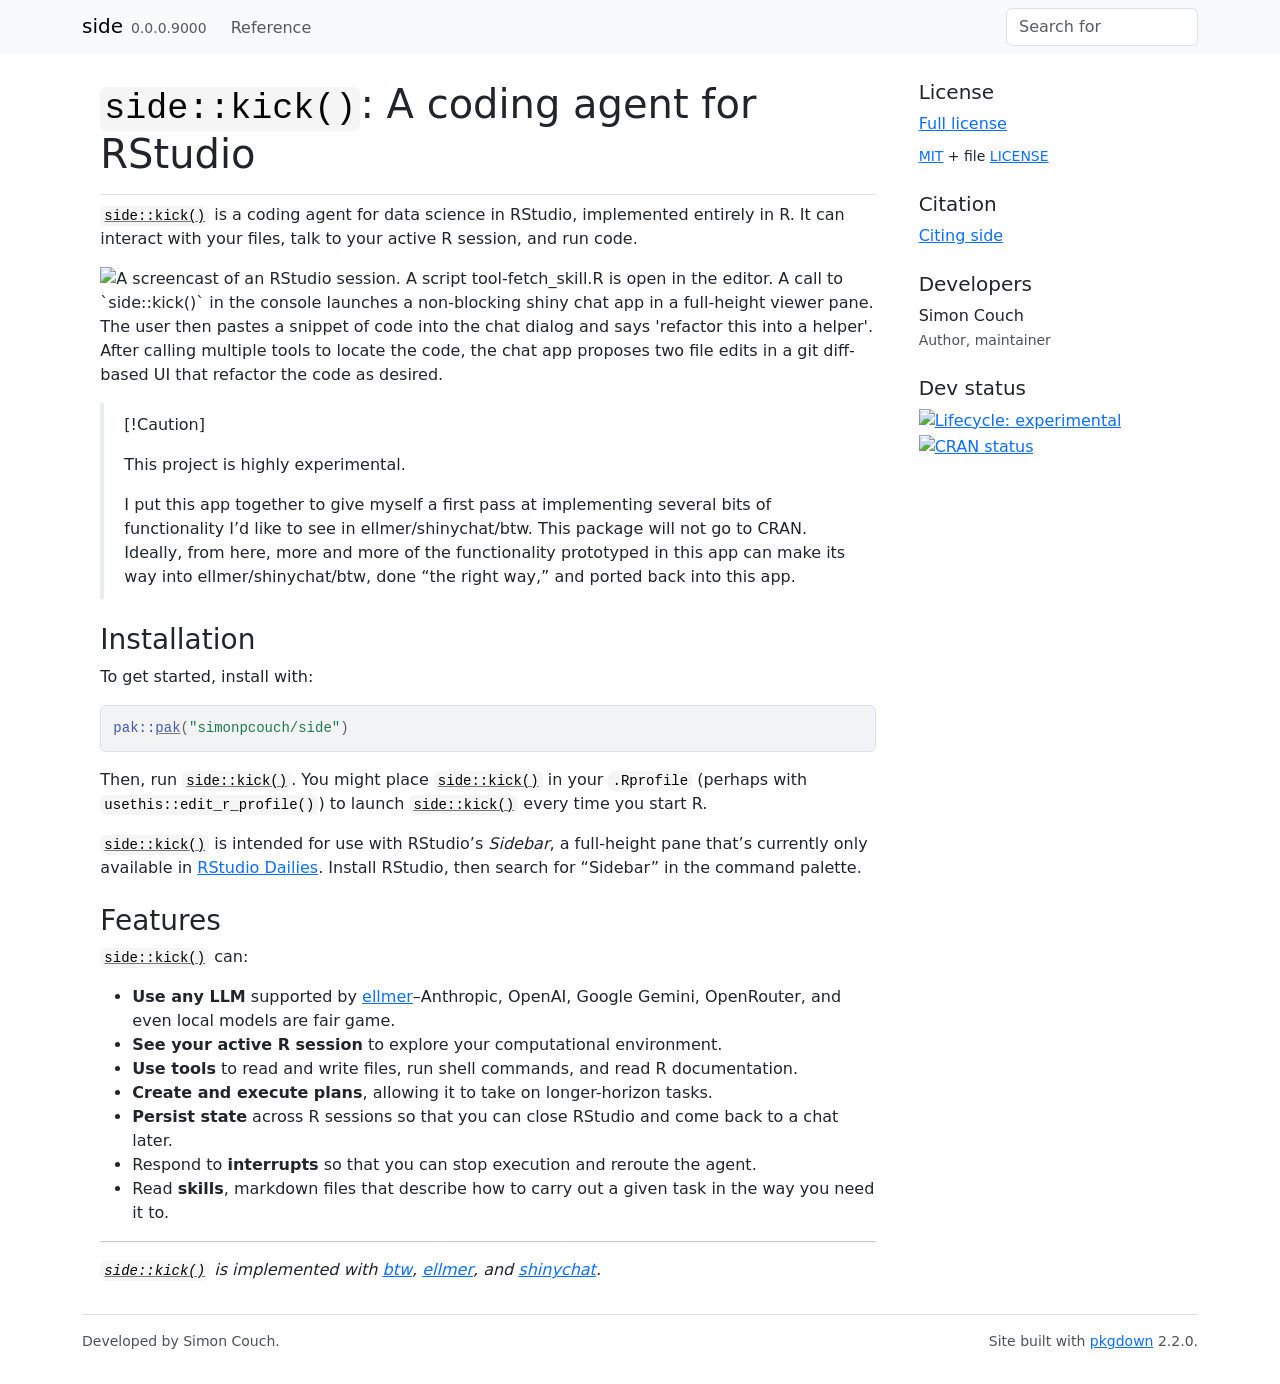
==== commit 313a7c9f: "Deploying to gh-pages from @ simonpcouch/side@168230a97fed0d4b830d943437f17f0e2aeec982 🚀" ====
--- a/index.html
+++ b/index.html
@@ -64,7 +64,7 @@
 <div class="sourceCode" id="cb1"><pre class="downlit sourceCode r">
 <code class="sourceCode R"><span><span class="fu">pak</span><span class="fu">::</span><span class="fu"><a href="https://pak.r-lib.org/reference/pak.html" class="external-link">pak</a></span><span class="op">(</span><span class="st">"simonpcouch/side"</span><span class="op">)</span></span></code></pre></div>
 <p>Then, run <code><a href="reference/kick.html">side::kick()</a></code>. You might place <code><a href="reference/kick.html">side::kick()</a></code> in your <code>.Rprofile</code> (perhaps with <code>usethis::edit_r_profile()</code>) to launch <code><a href="reference/kick.html">side::kick()</a></code> every time you start R.</p>
-<p><code>sick::kick()</code> is intended for use with RStudio’s <em>Sidebar</em>, a full-height pane that’s currently only available in <a href="https://dailies.rstudio.com/" class="external-link">RStudio Dailies</a>. Install RStudio, then search for “Sidebar” in the command palette.</p>
+<p><code><a href="reference/kick.html">side::kick()</a></code> is intended for use with RStudio’s <em>Sidebar</em>, a full-height pane that’s currently only available in <a href="https://dailies.rstudio.com/" class="external-link">RStudio Dailies</a>. Install RStudio, then search for “Sidebar” in the command palette.</p>
 </div>
 <div class="section level2">
 <h2 id="features">Features<a class="anchor" aria-label="anchor" href="#features"></a>
@@ -128,7 +128,7 @@
 </div>
 
 <div class="pkgdown-footer-right">
-  <p>Site built with <a href="https://pkgdown.r-lib.org/" class="external-link">pkgdown</a> 2.1.3.</p>
+  <p>Site built with <a href="https://pkgdown.r-lib.org/" class="external-link">pkgdown</a> 2.2.0.</p>
 </div>
 
     </footer>
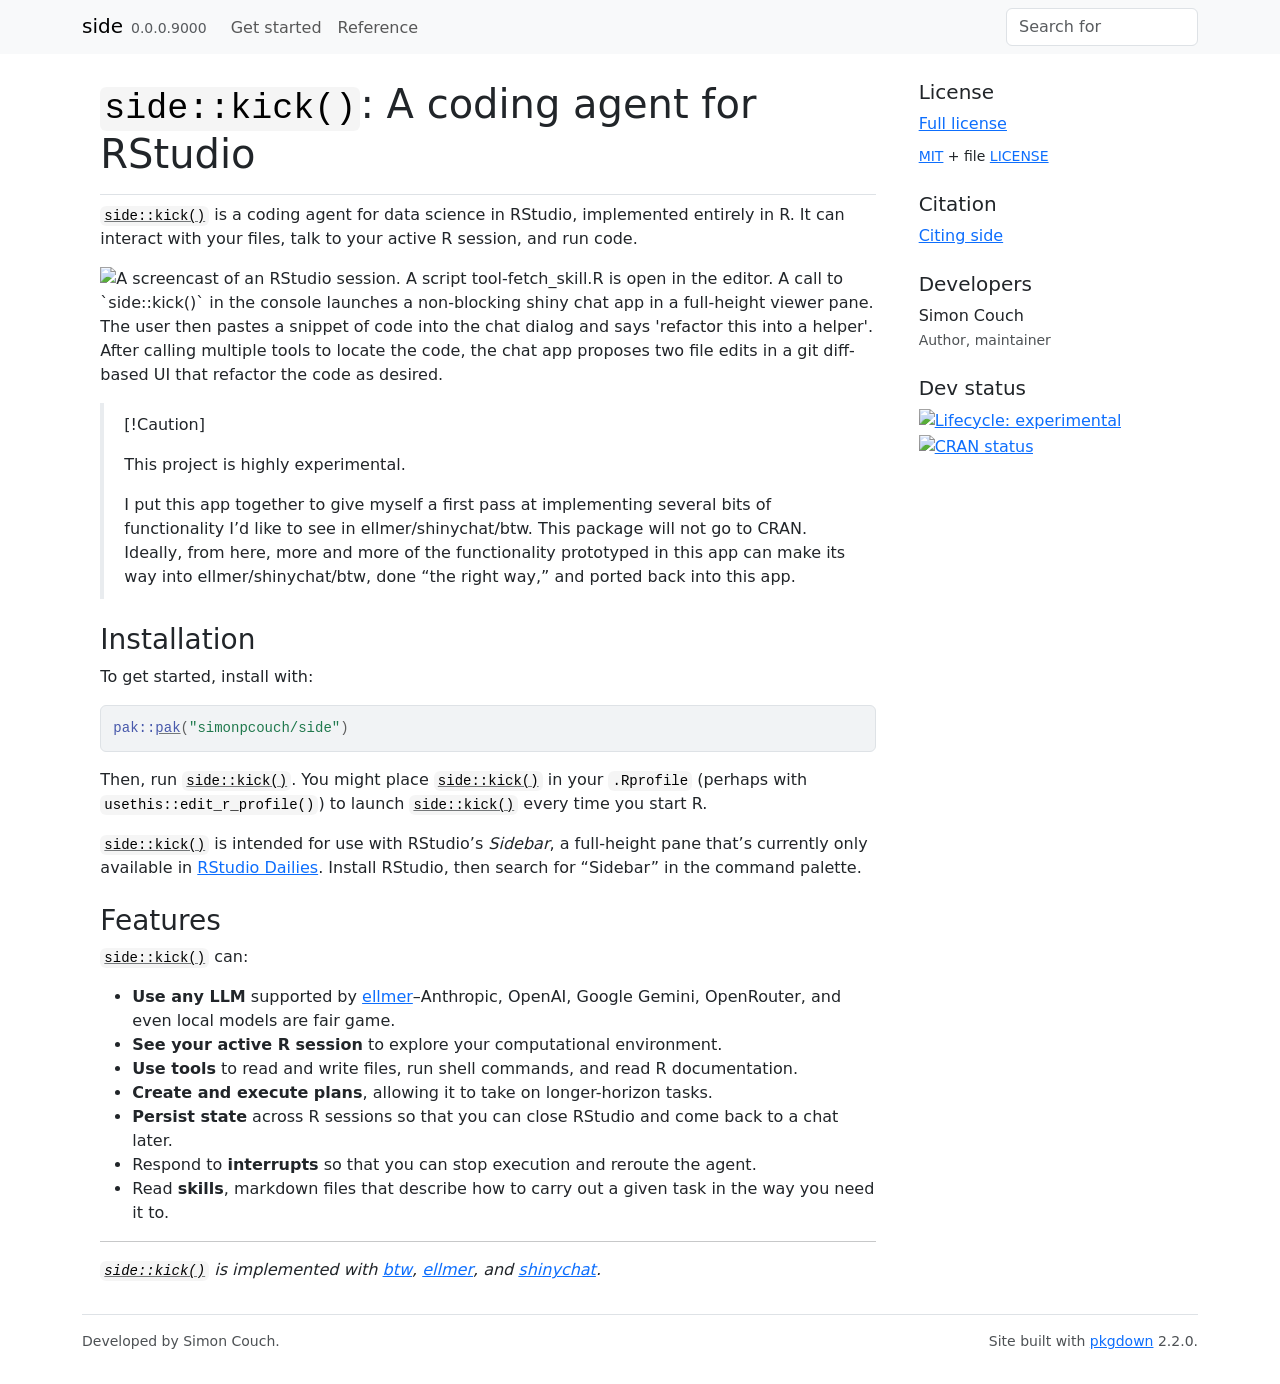
==== commit 47e55868: "Deploying to gh-pages from @ simonpcouch/side@e6ad42f6333216a5b1e3f39271fd36a4cc71d8f5 🚀" ====
--- a/index.html
+++ b/index.html
@@ -31,6 +31,7 @@
 
     <div id="navbar" class="collapse navbar-collapse ms-3">
       <ul class="navbar-nav me-auto">
+<li class="nav-item"><a class="nav-link" href="articles/side.html">Get started</a></li>
 <li class="nav-item"><a class="nav-link" href="reference/index.html">Reference</a></li>
       </ul>
 <ul class="navbar-nav">
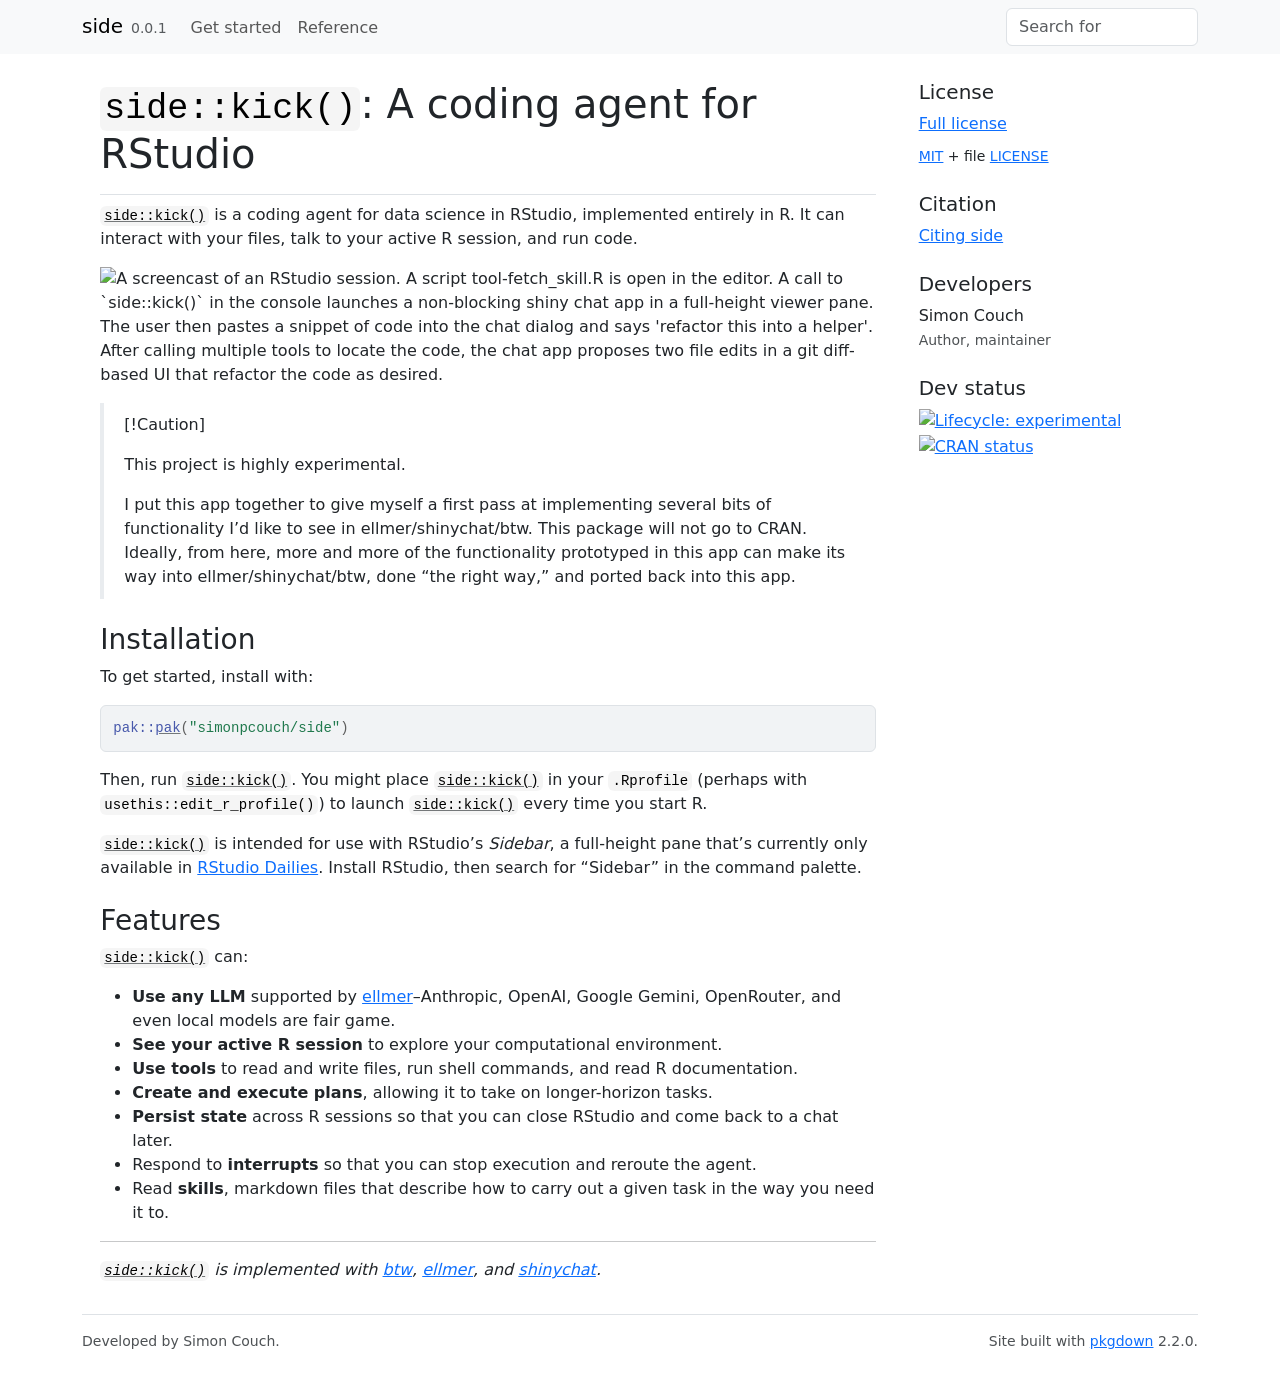
==== commit 35ebfb8e: "Deploying to gh-pages from @ simonpcouch/side@a82b1902a5876ceb36a502fde62c89e29f7de04c 🚀" ====
--- a/index.html
+++ b/index.html
@@ -5,14 +5,14 @@
 <meta charset="utf-8">
 <meta http-equiv="X-UA-Compatible" content="IE=edge">
 <meta name="viewport" content="width=device-width, initial-scale=1, shrink-to-fit=no">
-<title>Package Development Coding Agent • side</title>
+<title>A Coding Agent for RStudio • side</title>
 <script src="deps/jquery-3.6.0/jquery-3.6.0.min.js"></script><meta name="viewport" content="width=device-width, initial-scale=1, shrink-to-fit=no">
 <link href="deps/bootstrap-5.3.1/bootstrap.min.css" rel="stylesheet">
 <script src="deps/bootstrap-5.3.1/bootstrap.bundle.min.js"></script><link href="deps/font-awesome-6.5.2/css/all.min.css" rel="stylesheet">
 <link href="deps/font-awesome-6.5.2/css/v4-shims.min.css" rel="stylesheet">
-<script src="deps/headroom-0.11.0/headroom.min.js"></script><script src="deps/headroom-0.11.0/jQuery.headroom.min.js"></script><script src="deps/bootstrap-toc-1.0.1/bootstrap-toc.min.js"></script><script src="deps/clipboard.js-2.0.11/clipboard.min.js"></script><script src="deps/search-1.0.0/autocomplete.jquery.min.js"></script><script src="deps/search-1.0.0/fuse.min.js"></script><script src="deps/search-1.0.0/mark.min.js"></script><!-- pkgdown --><script src="pkgdown.js"></script><meta property="og:title" content="Package Development Coding Agent">
-<meta name="description" content="Package development coding agent, demoing what's possible with btw.">
-<meta property="og:description" content="Package development coding agent, demoing what's possible with btw.">
+<script src="deps/headroom-0.11.0/headroom.min.js"></script><script src="deps/headroom-0.11.0/jQuery.headroom.min.js"></script><script src="deps/bootstrap-toc-1.0.1/bootstrap-toc.min.js"></script><script src="deps/clipboard.js-2.0.11/clipboard.min.js"></script><script src="deps/search-1.0.0/autocomplete.jquery.min.js"></script><script src="deps/search-1.0.0/fuse.min.js"></script><script src="deps/search-1.0.0/mark.min.js"></script><!-- pkgdown --><script src="pkgdown.js"></script><meta property="og:title" content="A Coding Agent for RStudio">
+<meta name="description" content="A coding agent for data science in RStudio, implemented entirely in R. It can interact with your files, talk to your active R session, and run code.">
+<meta property="og:description" content="A coding agent for data science in RStudio, implemented entirely in R. It can interact with your files, talk to your active R session, and run code.">
 </head>
 <body>
     <a href="#main" class="visually-hidden-focusable">Skip to contents</a>
@@ -22,7 +22,7 @@
 
     <a class="navbar-brand me-2" href="index.html">side</a>
 
-    <small class="nav-text text-muted me-auto" data-bs-toggle="tooltip" data-bs-placement="bottom" title="">0.0.0.9000</small>
+    <small class="nav-text text-muted me-auto" data-bs-toggle="tooltip" data-bs-placement="bottom" title="">0.0.1</small>
 
 
     <button class="navbar-toggler" type="button" data-bs-toggle="collapse" data-bs-target="#navbar" aria-controls="navbar" aria-expanded="false" aria-label="Toggle navigation">
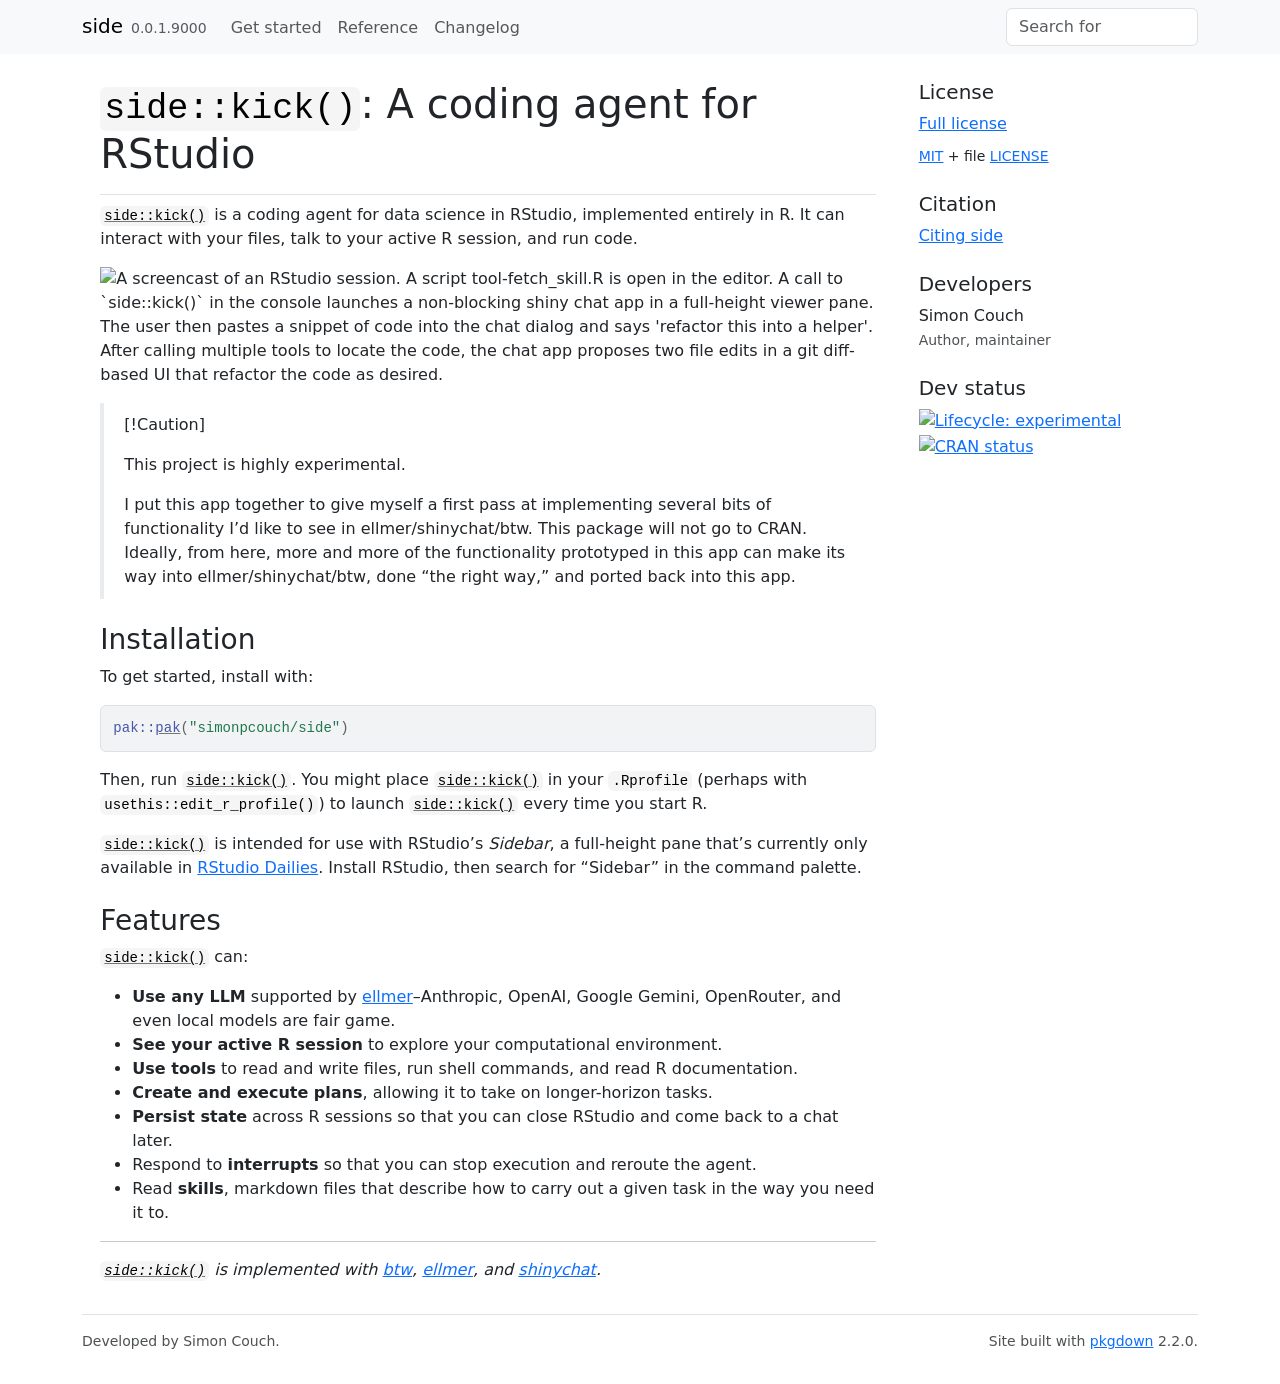
==== commit 305c9b89: "Deploying to gh-pages from @ simonpcouch/side@5445a01c76629cff5aec36ce6ed3e5b5f73c2042 🚀" ====
--- a/index.html
+++ b/index.html
@@ -22,7 +22,7 @@
 
     <a class="navbar-brand me-2" href="index.html">side</a>
 
-    <small class="nav-text text-muted me-auto" data-bs-toggle="tooltip" data-bs-placement="bottom" title="">0.0.1</small>
+    <small class="nav-text text-muted me-auto" data-bs-toggle="tooltip" data-bs-placement="bottom" title="">0.0.1.9000</small>
 
 
     <button class="navbar-toggler" type="button" data-bs-toggle="collapse" data-bs-target="#navbar" aria-controls="navbar" aria-expanded="false" aria-label="Toggle navigation">
@@ -33,6 +33,7 @@
       <ul class="navbar-nav me-auto">
 <li class="nav-item"><a class="nav-link" href="articles/side.html">Get started</a></li>
 <li class="nav-item"><a class="nav-link" href="reference/index.html">Reference</a></li>
+<li class="nav-item"><a class="nav-link" href="news/index.html">Changelog</a></li>
       </ul>
 <ul class="navbar-nav">
 <li class="nav-item"><form class="form-inline" role="search">
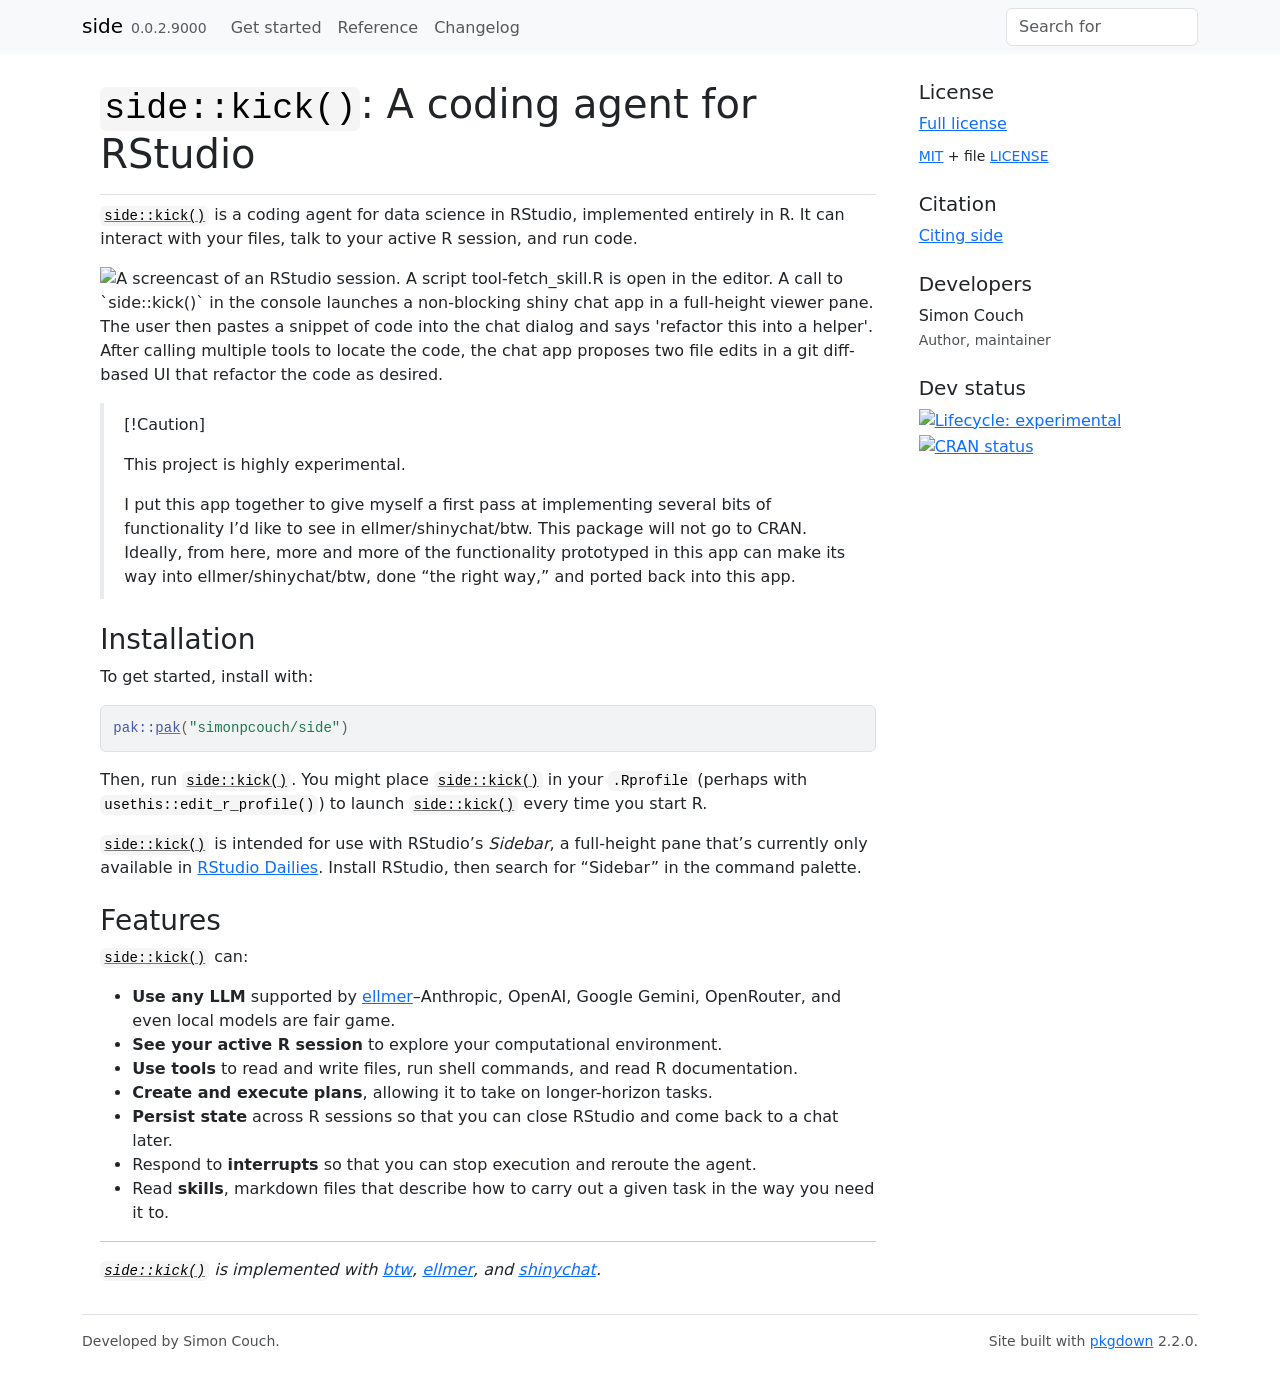
==== commit 6d714826: "Deploying to gh-pages from @ simonpcouch/side@529b811edaed3e0eddcafab2ab180523f601f434 🚀" ====
--- a/index.html
+++ b/index.html
@@ -22,7 +22,7 @@
 
     <a class="navbar-brand me-2" href="index.html">side</a>
 
-    <small class="nav-text text-muted me-auto" data-bs-toggle="tooltip" data-bs-placement="bottom" title="">0.0.1.9000</small>
+    <small class="nav-text text-muted me-auto" data-bs-toggle="tooltip" data-bs-placement="bottom" title="">0.0.2.9000</small>
 
 
     <button class="navbar-toggler" type="button" data-bs-toggle="collapse" data-bs-target="#navbar" aria-controls="navbar" aria-expanded="false" aria-label="Toggle navigation">
